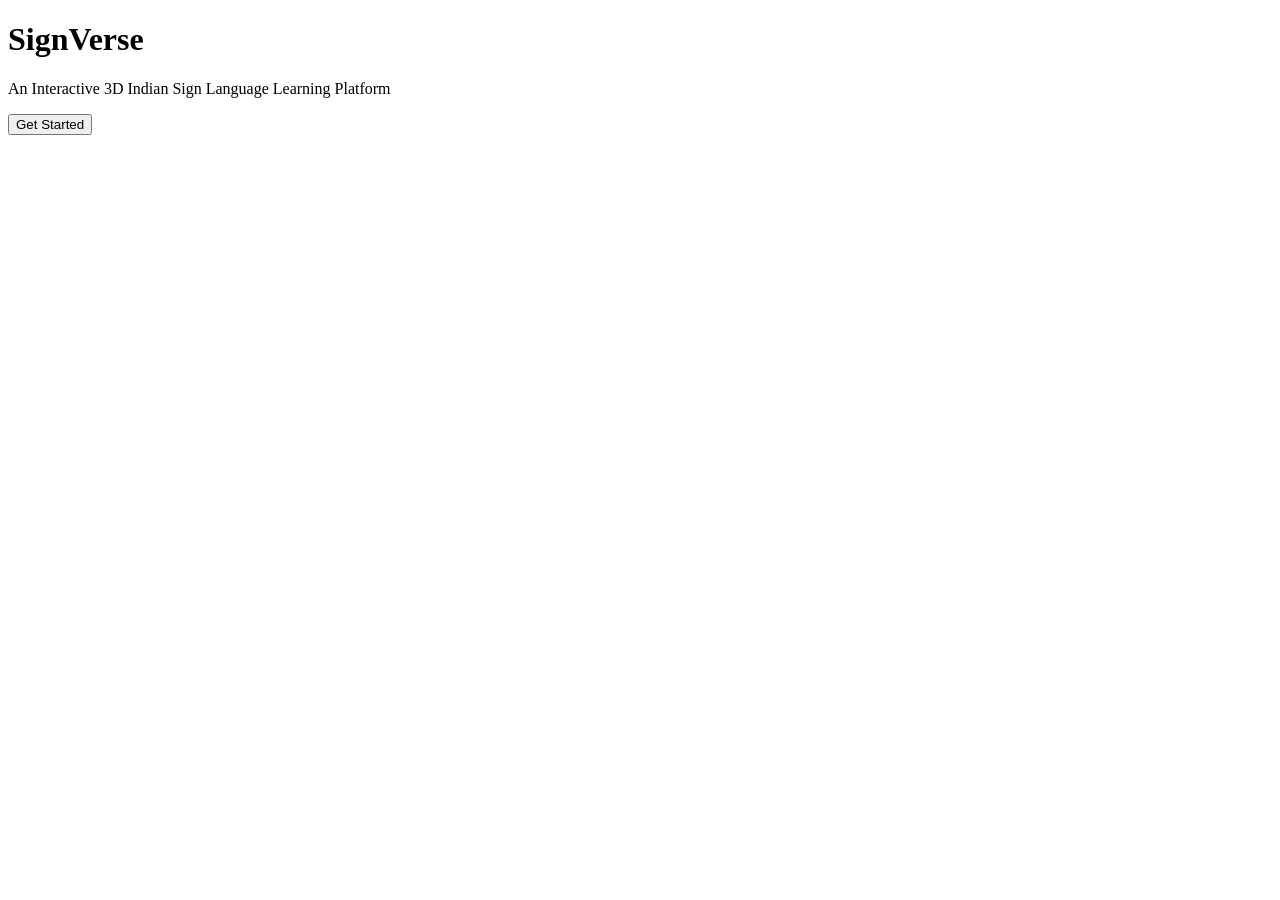
==== frontend/index.html @ d7d29078 "Add initial frontend project structure Added initial frontend folder structure with index.html, CSS," ====
<!DOCTYPE html>
<html lang="en">
<head>
    <meta charset="UTF-8">
    <meta name="viewport" content="width=device-width, initial-scale=1.0">
    <title>SignVerse</title>

    <link rel="stylesheet" href="css/style.css">
</head>

<body>

    <h1>SignVerse</h1>

    <p>An Interactive 3D Indian Sign Language Learning Platform</p>

    <button>Get Started</button>

    <script src="js/script.js"></script>

</body>
</html>
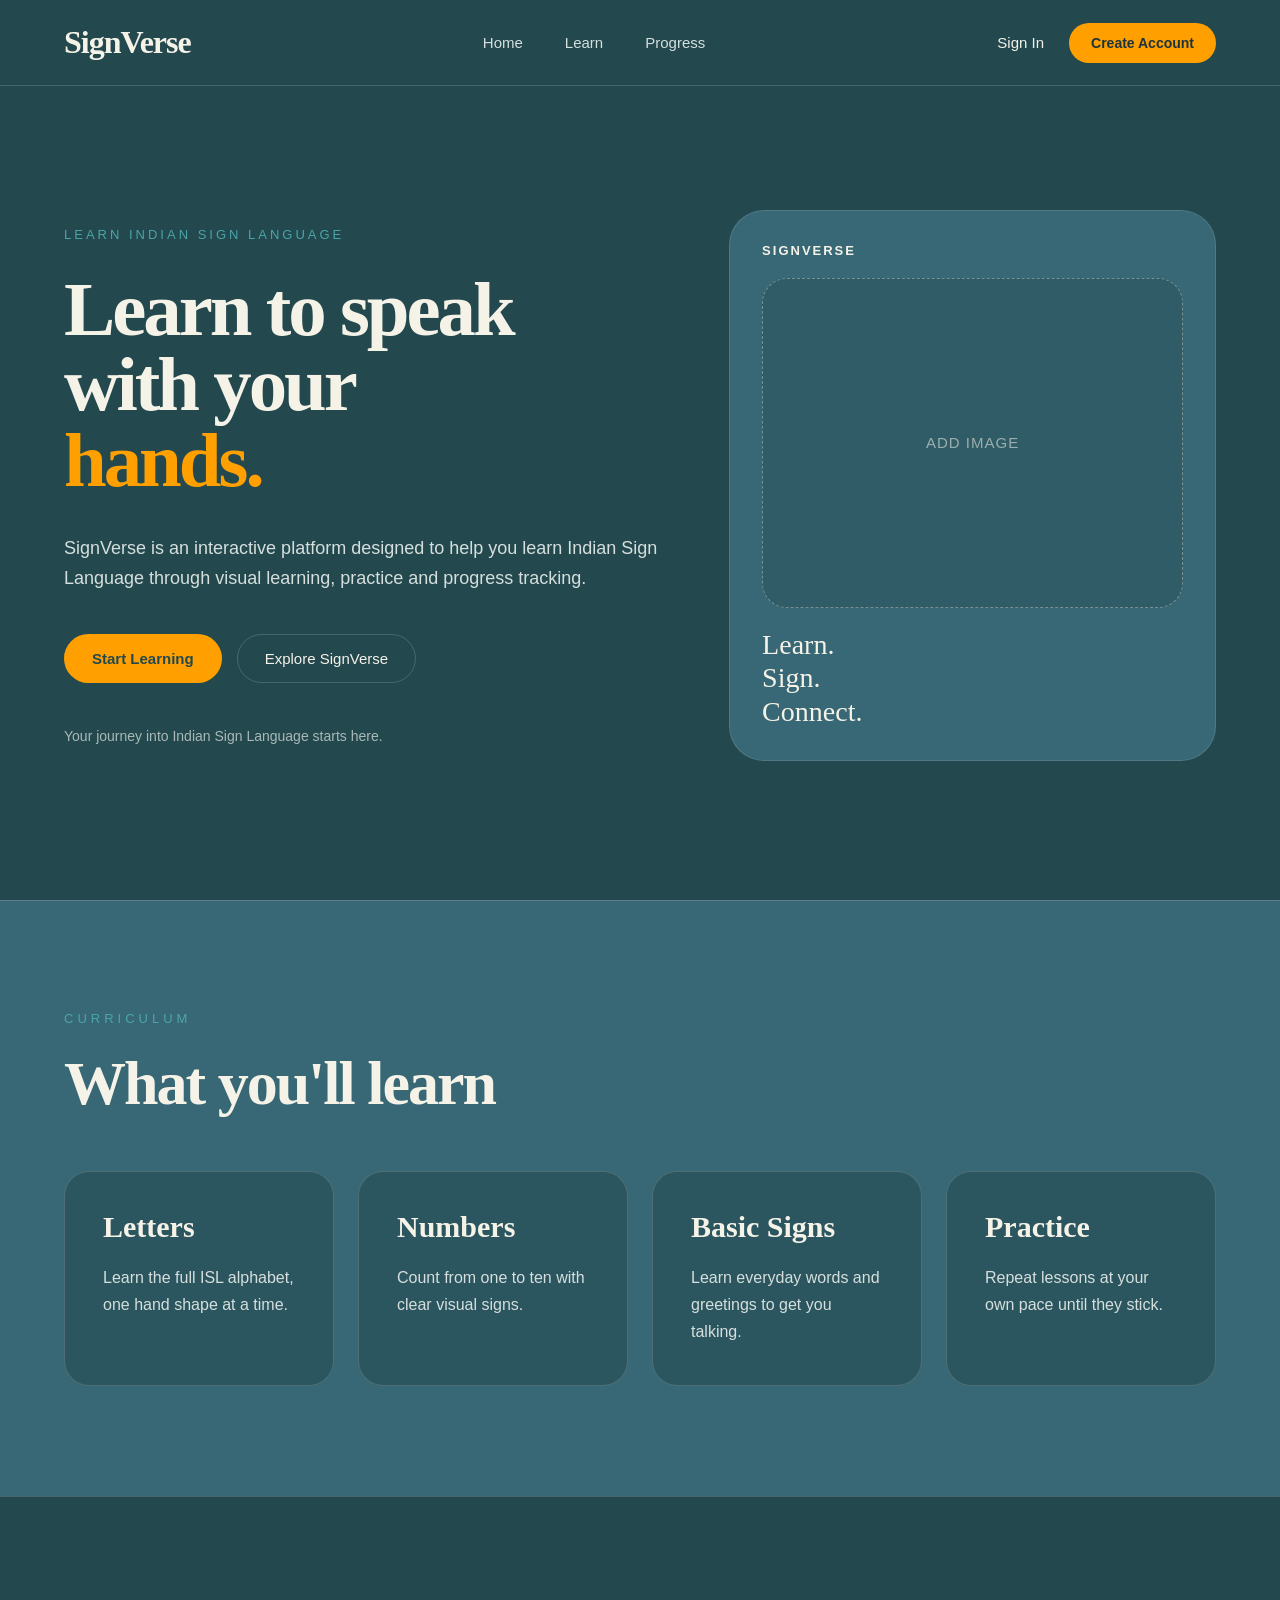
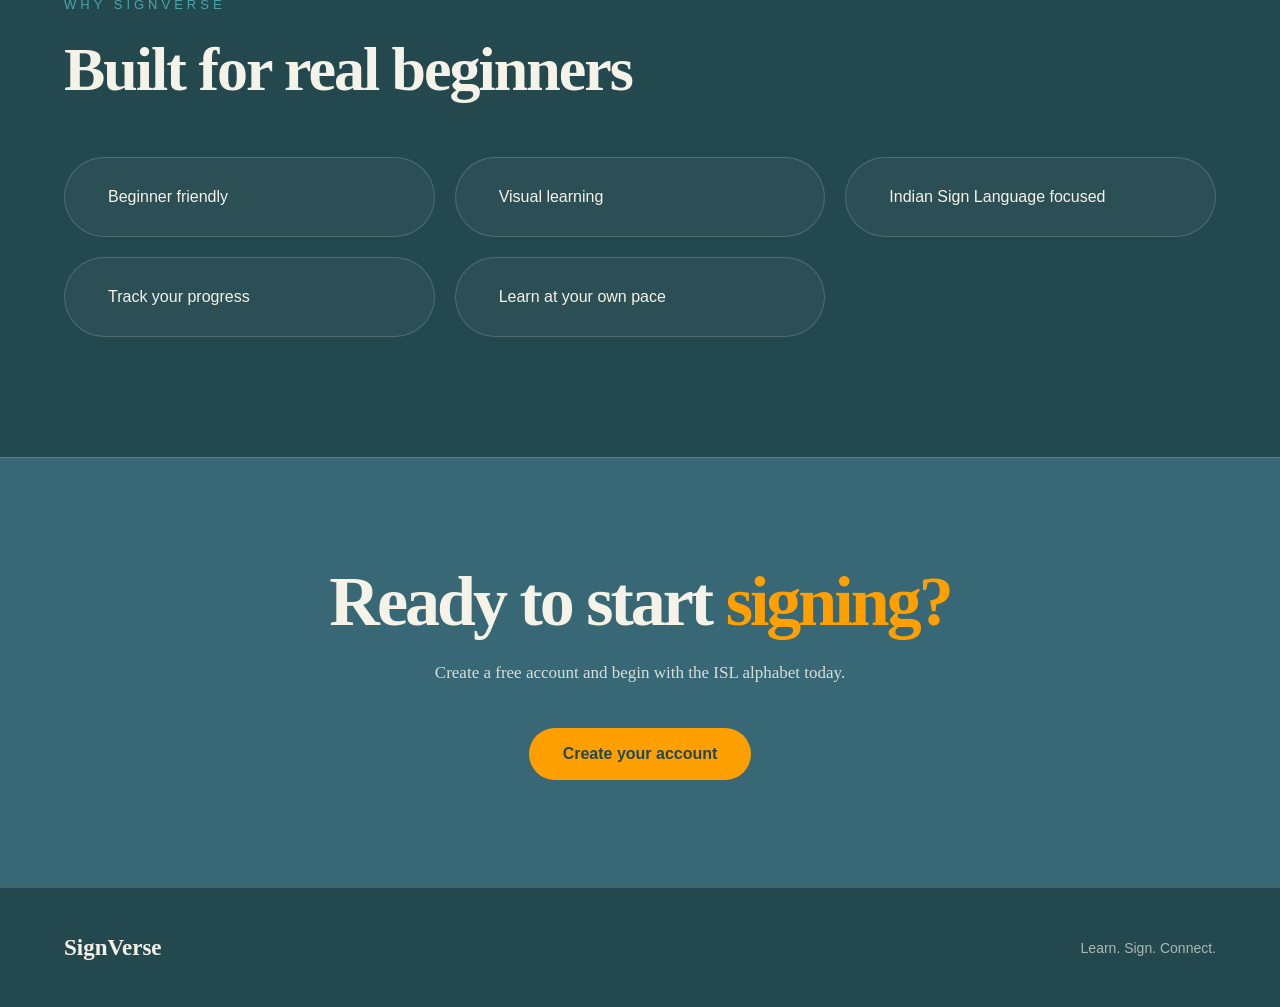
==== commit 0984ad49: "SignVerse landing page" ====
--- a/frontend/index.html
+++ b/frontend/index.html
@@ -3,20 +3,692 @@
 <head>
     <meta charset="UTF-8">
     <meta name="viewport" content="width=device-width, initial-scale=1.0">
-    <title>SignVerse</title>
-
-    <link rel="stylesheet" href="css/style.css">
+    <title>SignVerse | Learn Indian Sign Language</title>
+    <style>
+        /* COLOR PALETTE*/
+        :root {
+            --dark-teal: #23484E;
+            --blue-teal: #386875;
+            --teal: #4AA5AA;
+            --orange: #FFA000;
+            --cream: #F5F2E8;
+            --light-text: #D5DFDD;
+            --muted-text: #A8B9B8;
+            --border: rgba(245, 242, 232, 0.18);
+        }
+        /*GLOBAL STYLES*/
+        * {
+            margin: 0;
+            padding: 0;
+            box-sizing: border-box;
+        }
+        html {
+            scroll-behavior: smooth;
+        }
+        body {
+            background-color: var(--dark-teal);
+            color: var(--cream);
+            font-family: Arial, Helvetica, sans-serif;
+            min-height: 100vh;
+            overflow-x: hidden;
+        }
+        a {
+            text-decoration: none;
+        }
+        /*NAVIGATION BAR*/
+        .navbar {
+            width: 100%;
+            height: 86px;
+            display: flex;
+            align-items: center;
+            justify-content: space-between;
+            padding: 0 5%;
+            background-color: var(--dark-teal);
+            border-bottom: 1px solid var(--border);
+            position: relative;
+            z-index: 10;
+        }
+        /* LOGO */
+        .logo {
+            color: var(--cream);
+            font-family: Georgia, "Times New Roman", serif;
+            font-size: 32px;
+            font-weight: bold;
+            letter-spacing: -1px;
+        }
+        /* NAVIGATION LINKS */
+        .nav-links {
+            display: flex;
+            align-items: center;
+            gap: 42px;
+        }
+        .nav-links a {
+            color: var(--light-text);
+            font-size: 15px;
+            transition: color 0.3s ease;
+        }
+        .nav-links a:hover {
+            color: var(--orange);
+        }
+        /* RIGHT SIDE BUTTONS */
+        .nav-buttons {
+            display: flex;
+            align-items: center;
+            gap: 25px;
+        }
+        .login-link {
+            color: var(--cream);
+            font-size: 15px;
+            transition: color 0.3s ease;
+        }
+        .login-link:hover {
+            color: var(--orange);
+        }
+        .signup-button {
+            background-color: var(--orange);
+            color: var(--dark-teal);
+            padding: 13px 24px;
+            border-radius: 30px;
+            font-size: 15px;
+            font-weight: bold;
+            transition:
+                transform 0.3s ease,
+                background-color 0.3s ease;
+        }
+        .signup-button:hover {
+            background-color: #FFB52E;
+            transform: translateY(-2px);
+        }
+        .create-button {
+            background-color: #ff9f00;
+            color: #1c353a;
+            padding: 12px 22px;
+            border-radius: 25px;
+            text-decoration: none;
+            font-size: 14px;
+            font-weight: bold;
+            transition: all 0.3s ease;
+        }
+        .logged-out-buttons {
+            display: flex;
+            align-items: center;
+            gap: 25px;
+        }
+        .index-logout-button {
+            display: none;
+            background-color: var(--orange);
+            color: var(--dark-teal);
+            padding: 13px 24px;
+            border: none;
+            border-radius: 30px;
+            font-family: Arial, Helvetica, sans-serif;
+            font-size: 15px;
+            font-weight: bold;
+            cursor: pointer;
+
+            transition:
+                transform 0.3s ease,
+                background-color 0.3s ease;
+        }
+
+        .index-logout-button:hover {
+            background-color: #FFB52E;
+            transform: translateY(-2px);
+        }
+        .index-logout-button.show {
+            display: inline-block;
+        }
+        .create-button:hover {
+            background-color: #ffb52e;
+            transform: translateY(-2px);
+        }
+        /*HERO SECTION*/
+        .hero {
+            min-height: calc(100vh - 86px);
+            display: flex;
+            align-items: center;
+            gap: 70px;
+            padding: 75px 5% 90px;
+            background-color: var(--dark-teal);
+        }
+        /* LEFT SIDE */
+        .hero-content {
+            width: 55%;
+        }
+        .small-heading {
+            color: var(--teal);
+            font-size: 13px;
+            letter-spacing: 3px;
+            text-transform: uppercase;
+            margin-bottom: 30px;
+        }
+        .hero h1 {
+            font-family: Georgia, "Times New Roman", serif;
+            font-size: clamp(55px, 6vw, 82px);
+            line-height: 0.98;
+            letter-spacing: -3px;
+            margin-bottom: 35px;
+        }
+        .hero h1 span {
+            color: var(--orange);
+        }
+        .hero-description {
+            color: var(--light-text);
+            font-size: 18px;
+            line-height: 1.7;
+            max-width: 620px;
+            margin-bottom: 40px;
+        }
+        /*HERO BUTTONS*/
+        .hero-buttons {
+            display: flex;
+            align-items: center;
+            gap: 15px;
+            margin-bottom: 45px;
+        }
+        .start-button {
+            display: inline-flex;
+            align-items: center;
+            justify-content: center;
+            background-color: var(--orange);
+            color: var(--dark-teal);
+            padding: 16px 28px;
+            border-radius: 30px;
+            font-size: 15px;
+            font-weight: bold;
+            transition:
+                transform 0.3s ease,
+                background-color 0.3s ease;
+        }
+        .start-button:hover {
+            background-color: #FFB52E;
+            transform: translateY(-3px);
+        }
+        .explore-button {
+            display: inline-flex;
+            align-items: center;
+            justify-content: center;
+            background-color: transparent;
+            color: var(--cream);
+            border: 1px solid var(--border);
+            padding: 15px 27px;
+            border-radius: 30px;
+            font-size: 15px;
+            transition:
+                background-color 0.3s ease,
+                border-color 0.3s ease;
+        }
+        .explore-button:hover {
+            background-color: rgba(255, 255, 255, 0.08);
+            border-color: var(--teal);
+        }
+        .hero-note {
+            color: var(--muted-text);
+            font-size: 14px;
+        }
+        /*HERO RIGHT IMAGE AREA*/
+        .hero-visual {
+            width: 45%;
+            display: flex;
+            justify-content: center;
+            align-items: center;
+        }
+        .visual-area {
+            width: 100%;
+            max-width: 500px;
+            min-height: 540px;
+            background-color: var(--blue-teal);
+            border-radius: 35px;
+            padding: 32px;
+            display: flex;
+            flex-direction: column;
+            justify-content: space-between;
+            overflow: hidden;
+            border: 1px solid rgba(245, 242, 232, 0.12);
+        }
+        .visual-label {
+            color: var(--cream);
+            font-size: 13px;
+            font-weight: bold;
+            letter-spacing: 2px;
+        }
+        /* IMAGE PLACEHOLDER */
+        .image-placeholder {
+            width: 100%;
+            height: 330px;
+            display: flex;
+            align-items: center;
+            justify-content: center;
+            background-color: rgba(35, 72, 78, 0.35);
+            border: 1px dashed rgba(245, 242, 232, 0.35);
+            border-radius: 25px;
+            overflow: hidden;
+            margin: 20px 0;
+        }
+        .image-placeholder span {
+            color: rgba(245, 242, 232, 0.55);
+            font-size: 15px;
+            letter-spacing: 1px;
+        }
+        .image-placeholder img {
+            width: 100%;
+            height: 100%;
+            object-fit: contain;
+            display: block;
+        }
+        /* VISUAL BOTTOM TEXT */
+        .visual-bottom {
+            color: var(--cream);
+            font-family: Georgia, "Times New Roman", serif;
+            font-size: 28px;
+            line-height: 1.2;
+            max-width: 320px;
+        }
+        /*CURRICULUM SECTION*/
+        .curriculum {
+            background-color: var(--blue-teal);
+            padding: 110px 5%;
+            border-top: 1px solid var(--border);
+        }
+        .section-label {
+            color: var(--teal);
+            font-size: 13px;
+            letter-spacing: 4px;
+            text-transform: uppercase;
+            margin-bottom: 25px;
+        }
+        .section-title {
+            font-family: Georgia, "Times New Roman", serif;
+            font-size: clamp(42px, 5vw, 62px);
+            line-height: 1.05;
+            letter-spacing: -2px;
+            margin-bottom: 55px;
+        }
+        .curriculum-grid {
+            display: grid;
+            grid-template-columns: repeat(4, 1fr);
+            gap: 24px;
+        }
+        .curriculum-card {
+            min-height: 215px;
+            background-color: rgba(35, 72, 78, 0.55);
+            border: 1px solid rgba(245, 242, 232, 0.16);
+            border-radius: 25px;
+            padding: 38px;
+            transition:
+                transform 0.3s ease,
+                background-color 0.3s ease;
+        }
+        .curriculum-card:hover {
+            transform: translateY(-5px);
+            background-color: rgba(35, 72, 78, 0.8);
+        }
+        .curriculum-card h3 {
+            font-family: Georgia, "Times New Roman", serif;
+            font-size: 30px;
+            margin-bottom: 20px;
+            color: var(--cream);
+        }
+        .curriculum-card p {
+            color: var(--light-text);
+            font-size: 16px;
+            line-height: 1.7;
+        }
+        /*WHY SIGNVERSE*/
+        .why-section {
+            background-color: var(--dark-teal);
+            padding: 100px 5% 120px;
+            border-top: 1px solid var(--border);
+        }
+        .why-grid {
+            display: grid;
+            grid-template-columns: repeat(3, 1fr);
+            gap: 20px;
+            margin-top: 50px;
+        }
+        .why-item {
+            min-height: 80px;
+            display: flex;
+            align-items: center;
+            padding: 25px 30px;
+            background-color: rgba(255, 255, 255, 0.045);
+            border: 1px solid var(--border);
+            border-radius: 50px;
+            font-size: 16px;
+            color: var(--cream);
+        }
+        .why-item span {
+            color: var(--orange);
+            font-size: 20px;
+            margin-right: 13px;
+        }
+        /*CALL TO ACTION*/
+        .cta-section {
+            min-height: 430px;
+            display: flex;
+            flex-direction: column;
+            align-items: center;
+            justify-content: center;
+            text-align: center;
+            padding: 80px 5%;
+            background-color: var(--blue-teal);
+            border-top: 1px solid var(--border);
+        }
+        .cta-section h2 {
+            font-family: Georgia, "Times New Roman", serif;
+            font-size: clamp(45px, 6vw, 70px);
+            line-height: 1.05;
+            letter-spacing: -3px;
+            margin-bottom: 25px;
+        }
+        .cta-section h2 span {
+            color: var(--orange);
+        }
+        .cta-section p {
+            color: var(--light-text);
+            font-family: Georgia, "Times New Roman", serif;
+            font-size: 17px;
+            margin-bottom: 45px;
+        }
+        .cta-button {
+            display: inline-block;
+            background-color: var(--orange);
+            color: var(--dark-teal);
+            padding: 17px 34px;
+            border-radius: 30px;
+            font-size: 16px;
+            font-weight: bold;
+            transition:
+                transform 0.3s ease,
+                background-color 0.3s ease;
+        }
+        .cta-button:hover {
+            background-color: #FFB52E;
+            transform: translateY(-3px);
+        }
+        /*FOOTER*/
+        .footer {
+            min-height: 120px;
+            display: flex;
+            align-items: center;
+            justify-content: space-between;
+            padding: 30px 5%;
+            background-color: var(--dark-teal);
+            border-top: 1px solid var(--border);
+        }
+        .footer-logo {
+            font-family: Georgia, "Times New Roman", serif;
+            font-size: 23px;
+            font-weight: bold;
+        }
+        .footer-text {
+            color: var(--muted-text);
+            font-size: 14px;
+        }
+        /*RESPONSIVE DESIGN*/
+        @media (max-width: 1100px) {
+            .hero {
+                gap: 40px;
+            }
+            .hero h1 {
+                font-size: 65px;
+            }
+            .curriculum-grid {
+                grid-template-columns: repeat(2, 1fr);
+            }
+        }
+        /*TABLET*/
+        @media (max-width: 800px) {
+            /* NAVBAR */
+            .navbar {
+                height: 75px;
+                padding: 0 6%;
+            }
+            .logo {
+                font-size: 27px;
+            }
+            .nav-links {
+                display: none;
+            }
+            .nav-buttons {
+                gap: 15px;
+            }
+            .login-link {
+                font-size: 14px;
+            }
+            .signup-button {
+                padding: 11px 18px;
+                font-size: 14px;
+            }
+            /* HERO */
+            .hero {
+                flex-direction: column;
+                min-height: auto;
+                padding: 70px 6% 90px;
+                text-align: center;
+            }
+            .hero-content {
+                width: 100%;
+            }
+            .hero h1 {
+                font-size: clamp(48px, 11vw, 68px);
+                letter-spacing: -2px;
+            }
+            .hero-description {
+                margin-left: auto;
+                margin-right: auto;
+                font-size: 16px;
+            }
+            .hero-buttons {
+                justify-content: center;
+                flex-wrap: wrap;
+            }
+            .hero-note {
+                margin-top: 10px;
+            }
+            .hero-visual {
+                width: 100%;
+                margin-top: 30px;
+            }
+            .visual-area {
+                max-width: 550px;
+                min-height: 470px;
+            }
+            .image-placeholder {
+                height: 290px;
+            }
+            .curriculum-grid {
+                grid-template-columns: 1fr;
+            }
+            .why-grid {
+                grid-template-columns: 1fr;
+            }
+            .footer {
+                flex-direction: column;
+                gap: 15px;
+                text-align: center;
+                padding: 35px 6%;
+            }
+        }
+        /*MOBILE*/
+        @media (max-width: 500px) {
+            .navbar {
+                padding: 0 5%;
+            }
+            .logo {
+                font-size: 25px;
+            }
+            .signup-button {
+                padding: 10px 15px;
+            }
+            .hero {
+                padding-top: 55px;
+            }
+            .small-heading {
+                font-size: 11px;
+                letter-spacing: 2px;
+            }
+            .hero h1 {
+                font-size: 46px;
+            }
+            .hero-description {
+                font-size: 15px;
+            }
+            .hero-buttons {
+                flex-direction: column;
+                width: 100%;
+            }
+            .start-button,
+            .explore-button {
+                width: 100%;
+                max-width: 260px;
+            }
+            .visual-area {
+                min-height: 400px;
+                padding: 25px;
+            }
+            .image-placeholder {
+                height: 245px;
+            }
+            .visual-bottom {
+                font-size: 23px;
+            }
+            .section-title {
+                font-size: 42px;
+            }
+            .curriculum-card {
+                padding: 30px;
+            }
+            .curriculum-card h3 {
+                font-size: 27px;
+            }
+            .cta-section h2 {
+                font-size: 43px;
+            }
+        }
+    </style>
 </head>
-
 <body>
-
-    <h1>SignVerse</h1>
-
-    <p>An Interactive 3D Indian Sign Language Learning Platform</p>
-
-    <button>Get Started</button>
+    <!-- Navigation -->
+    <header class="navbar">
+        <a href="index.html" class="logo"> SignVerse </a>
+
+        <nav class="nav-links">
+            <a href="index.html"> Home </a>
+            <a href="dashboard.html"> Learn </a>
+            <a href="#"> Progress </a>
+        </nav>
+
+        <div class="nav-buttons">
+
+            <div class="logged-out-buttons" id="logged-out-buttons">
+                <a href="login.html" class="login-link"> Sign In </a>
+                <a href="signup.html" class="create-button" > Create Account </a>
+            </div>
+
+            <button class="index-logout-button" id="index-logout-button"> Logout </button>
+
+        </div>
+    </header>
+
+
+    <!-- Hero -->
+    <main class="hero">
+        <section class="hero-content">
+            <p class="small-heading">  Learn Indian Sign Language </p>
+            <h1> Learn to speak <br> with your <br> <span> hands. </span> </h1>
+            <p class="hero-description">
+                SignVerse is an interactive platform designed to help you
+                learn Indian Sign Language through visual learning,
+                practice and progress tracking.
+            </p>
+            <div class="hero-buttons">
+                <a href="login.html" class="start-button"> Start Learning  </a>
+                <a href="#curriculum" class="explore-button">Explore SignVerse </a>
+            </div>
+            <p class="hero-note"> Your journey into Indian Sign Language starts here. </p>
+        </section>
+
+        <section class="hero-visual">
+            <div class="visual-area">
+                <div class="visual-label"> SIGNVERSE </div>
+                <div class="image-placeholder"> <span> ADD IMAGE </span> </div>
+                <div class="visual-bottom"> Learn. <br> Sign. <br> Connect. </div>
+            </div>
+        </section>
+    </main>
+
+
+    <!-- Curriculum -->
+    <section class="curriculum" id="curriculum">
+        <p class="section-label"> Curriculum </p>
+        <h2 class="section-title"> What you'll learn </h2>
+        <div class="curriculum-grid">
+            <div class="curriculum-card">
+                <h3> Letters </h3>
+                <p>
+                    Learn the full ISL alphabet,
+                    one hand shape at a time.
+                </p>
+            </div>
+            <div class="curriculum-card">
+                <h3> Numbers</h3>
+                <p>
+                    Count from one to ten
+                    with clear visual signs.
+                </p>
+            </div>
+            <div class="curriculum-card">
+                <h3> Basic Signs </h3>
+                <p>
+                    Learn everyday words and
+                    greetings to get you talking.
+                </p>
+            </div>
+            <div class="curriculum-card">
+                <h3> Practice </h3>
+                <p>
+                    Repeat lessons at your own
+                    pace until they stick.
+                </p>
+            </div>
+        </div>
+    </section>
+
+
+    <!-- Why SignVerse -->
+    <section class="why-section" id="why-signverse">
+        <p class="section-label">  Why SignVerse </p>
+        <h2 class="section-title"> Built for real beginners</h2>
+        <div class="why-grid">
+            <div class="why-item"><span></span>Beginner friendly</div>
+            <div class="why-item"><span></span>Visual learning</div>
+            <div class="why-item"><span></span>Indian Sign Language focused</div>
+            <div class="why-item"><span></span>Track your progress</div>
+            <div class="why-item"><span></span>Learn at your own pace</div>
+        </div>
+    </section>
+
+
+    <!-- Call to action -->
+    <section class="cta-section">
+        <h2>Ready to start<span> signing? </span></h2>
+        <p>
+            Create a free account and begin with
+            the ISL alphabet today.
+        </p>
+
+        <a href="signup.html" class="cta-button">Create your account </a>
+    </section>
+
+
+    <!-- Footer -->
+    <footer class="footer">
+        <div class="footer-logo">SignVerse</div>
+        <div class="footer-text">Learn. Sign. Connect.</div>
+    </footer>
+
 
     <script src="js/script.js"></script>
-
 </body>
 </html>
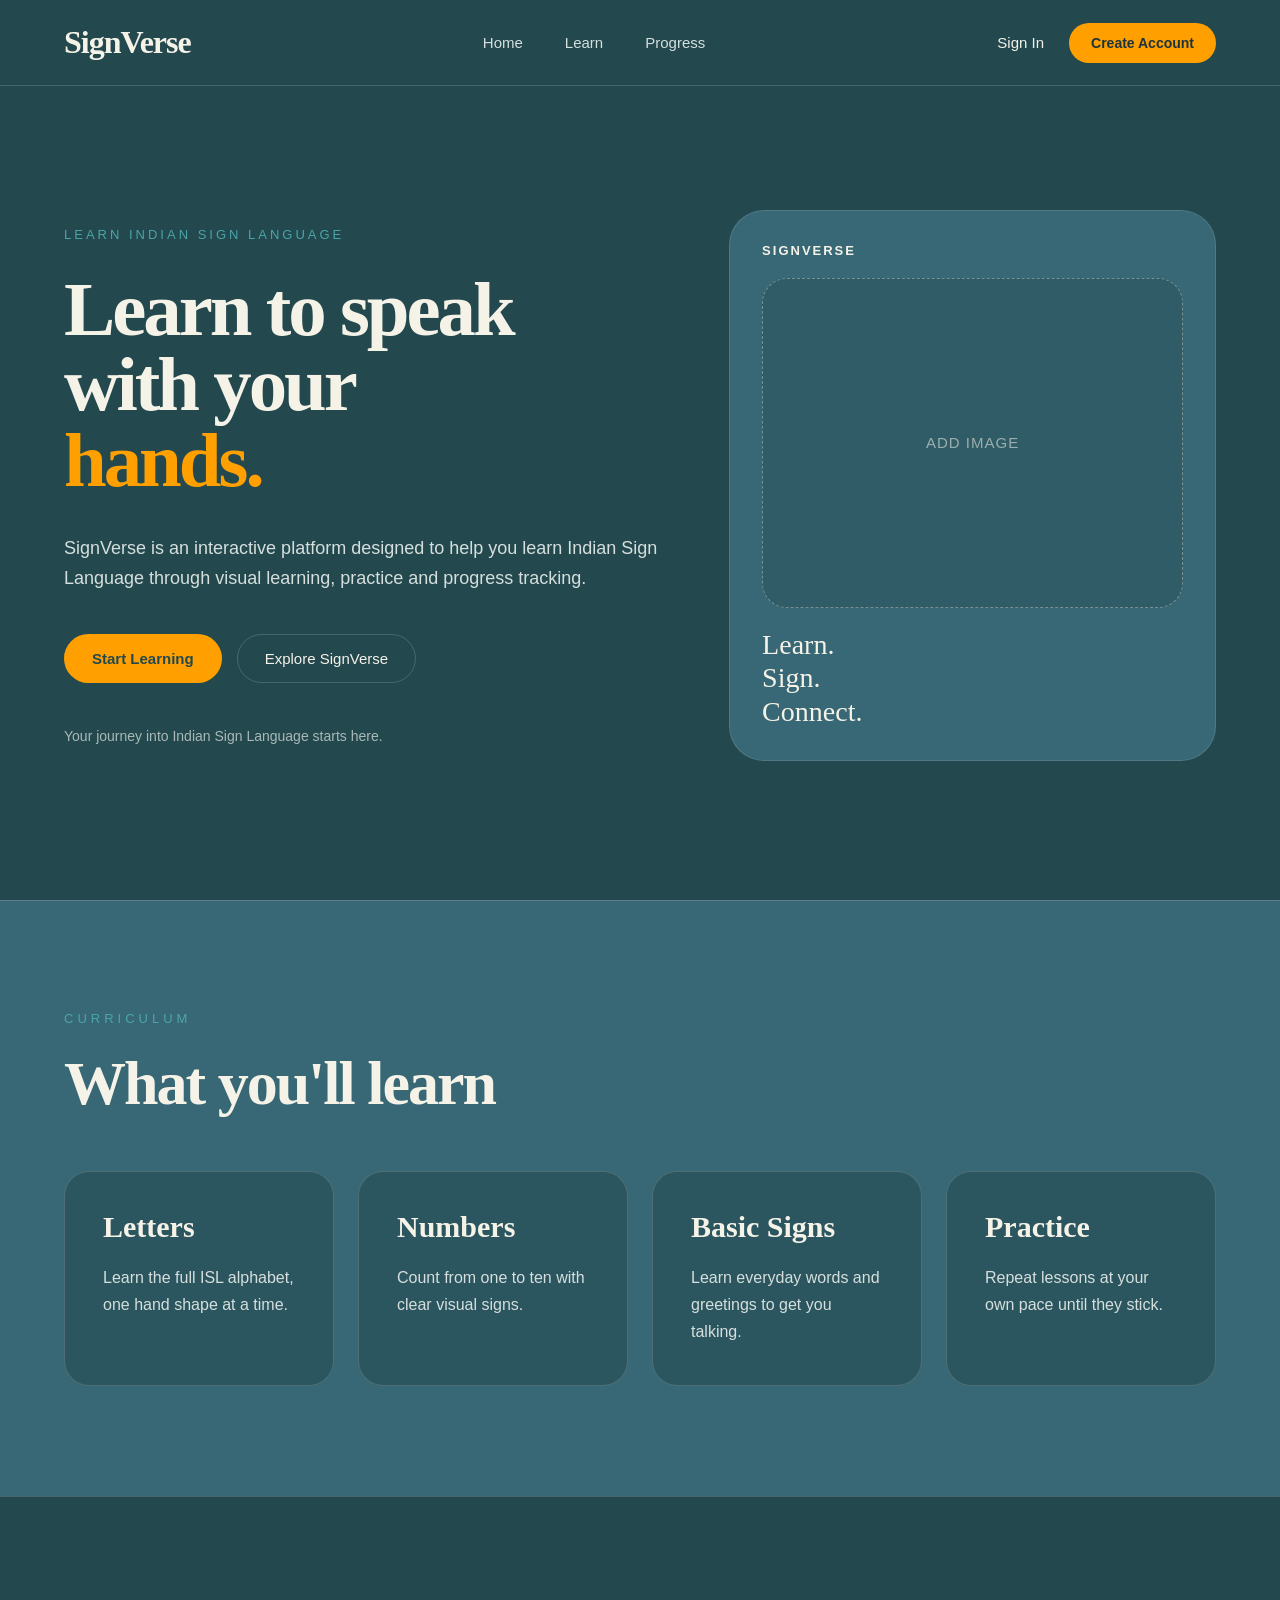
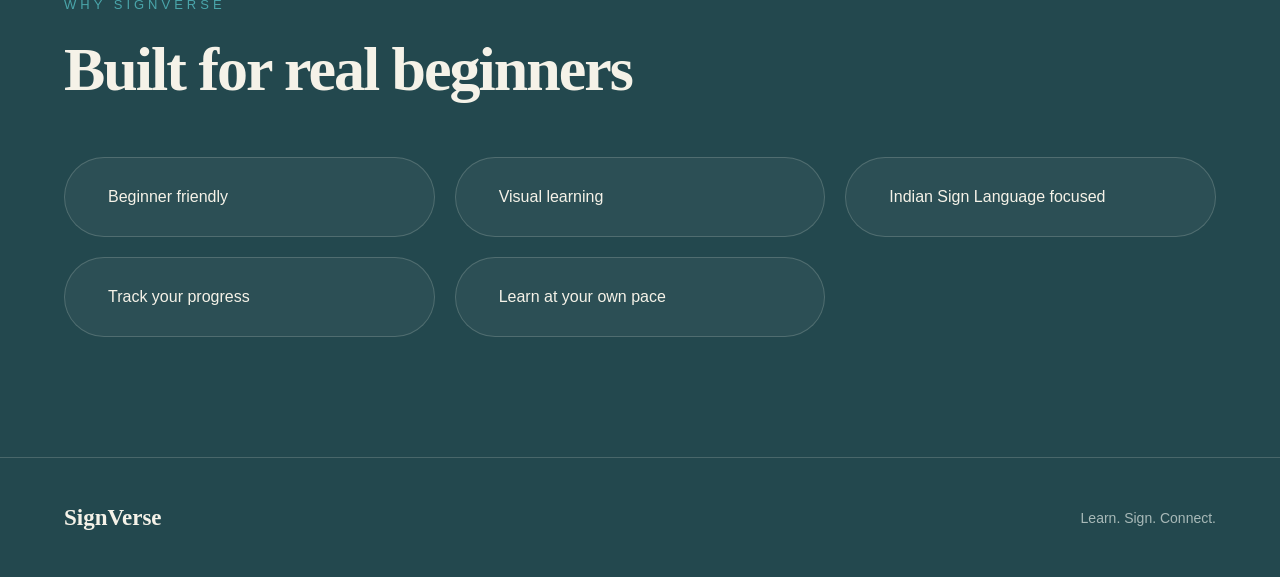
==== commit 4305fcd4: "Add sign language letter images and update frontend" ====
--- a/frontend/index.html
+++ b/frontend/index.html
@@ -196,9 +196,7 @@
             border-radius: 30px;
             font-size: 15px;
             font-weight: bold;
-            transition:
-                transform 0.3s ease,
-                background-color 0.3s ease;
+            transition:transform 0.3s ease,background-color 0.3s ease;
         }
         .start-button:hover {
             background-color: #FFB52E;
@@ -214,9 +212,7 @@
             padding: 15px 27px;
             border-radius: 30px;
             font-size: 15px;
-            transition:
-                background-color 0.3s ease,
-                border-color 0.3s ease;
+            transition:background-color 0.3s ease,border-color 0.3s ease;
         }
         .explore-button:hover {
             background-color: rgba(255, 255, 255, 0.08);
@@ -398,9 +394,7 @@
             border-radius: 30px;
             font-size: 16px;
             font-weight: bold;
-            transition:
-                transform 0.3s ease,
-                background-color 0.3s ease;
+            transition:transform 0.3s ease,background-color 0.3s ease;
         }
         .cta-button:hover {
             background-color: #FFB52E;
@@ -576,7 +570,7 @@
         <nav class="nav-links">
             <a href="index.html"> Home </a>
             <a href="dashboard.html"> Learn </a>
-            <a href="#"> Progress </a>
+            <a href="progress.html"> Progress </a>
         </nav>
 
         <div class="nav-buttons">
@@ -603,7 +597,7 @@
                 practice and progress tracking.
             </p>
             <div class="hero-buttons">
-                <a href="login.html" class="start-button"> Start Learning  </a>
+                <a href="dashboard.html" class="start-button"> Start Learning  </a>
                 <a href="#curriculum" class="explore-button">Explore SignVerse </a>
             </div>
             <p class="hero-note"> Your journey into Indian Sign Language starts here. </p>
@@ -670,18 +664,6 @@
     </section>
 
 
-    <!-- Call to action -->
-    <section class="cta-section">
-        <h2>Ready to start<span> signing? </span></h2>
-        <p>
-            Create a free account and begin with
-            the ISL alphabet today.
-        </p>
-
-        <a href="signup.html" class="cta-button">Create your account </a>
-    </section>
-
-
     <!-- Footer -->
     <footer class="footer">
         <div class="footer-logo">SignVerse</div>
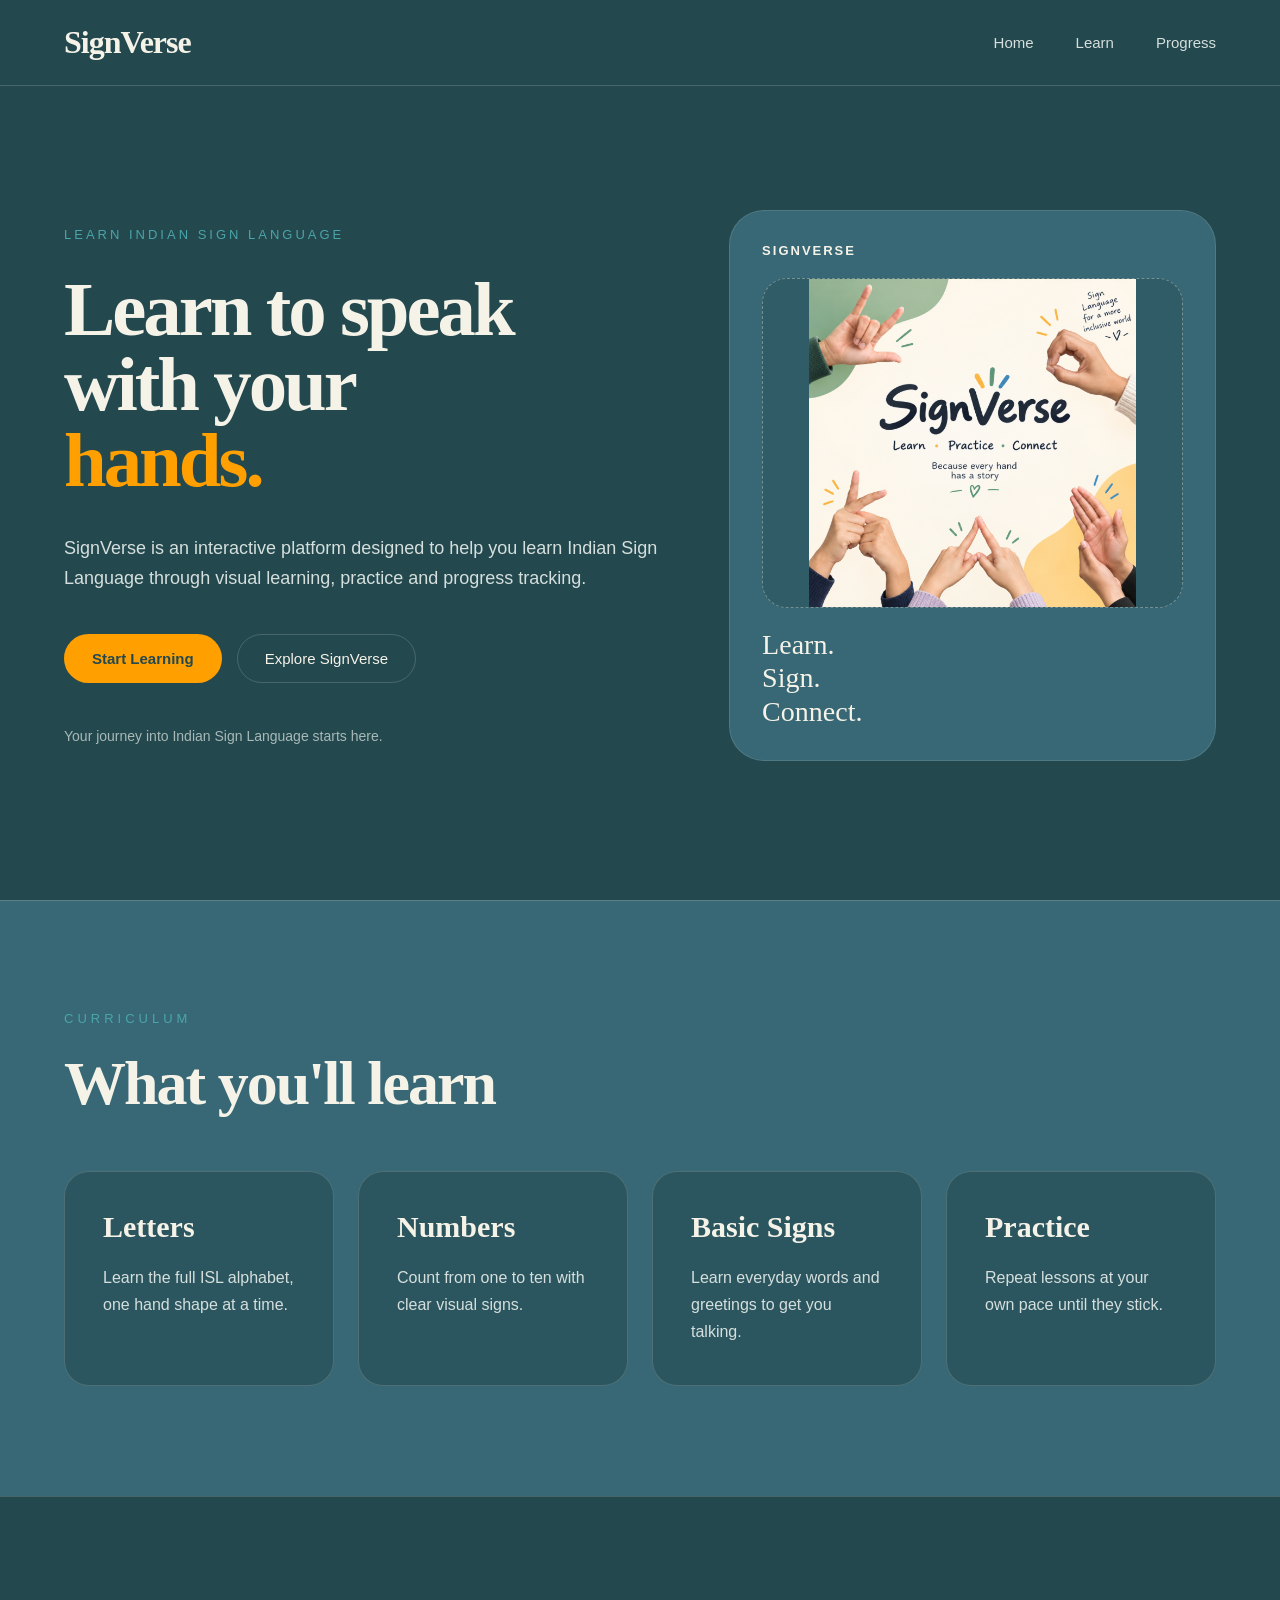
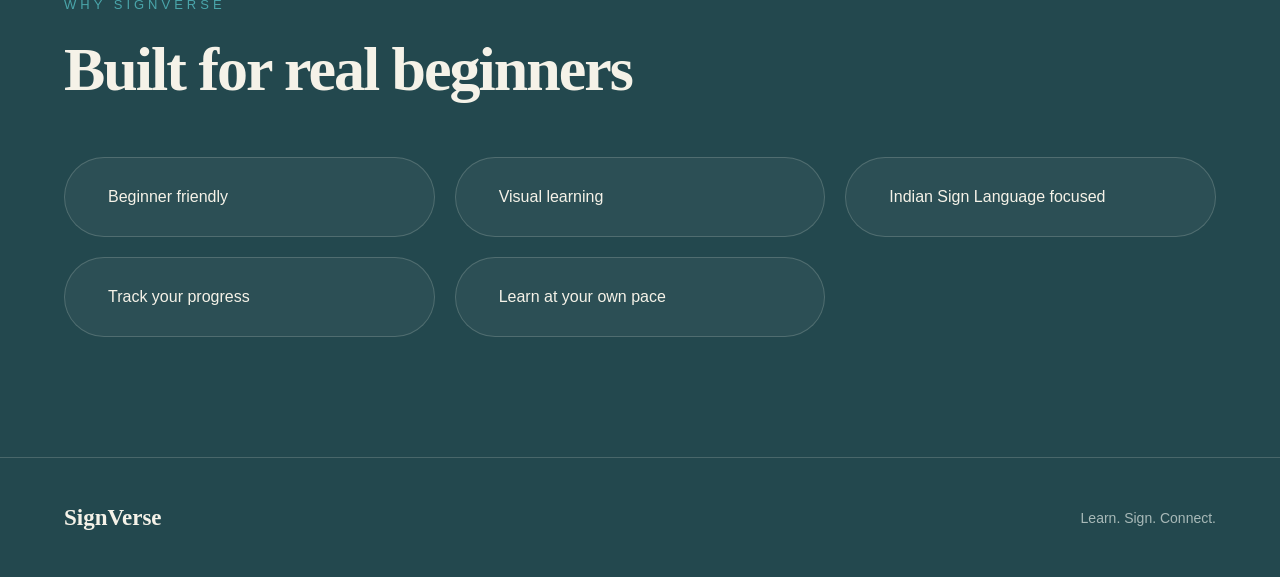
==== commit 369fd4c5: "Integrate sign recognition and update learning flow" ====
--- a/frontend/index.html
+++ b/frontend/index.html
@@ -573,16 +573,7 @@
             <a href="progress.html"> Progress </a>
         </nav>
 
-        <div class="nav-buttons">
-
-            <div class="logged-out-buttons" id="logged-out-buttons">
-                <a href="login.html" class="login-link"> Sign In </a>
-                <a href="signup.html" class="create-button" > Create Account </a>
-            </div>
-
-            <button class="index-logout-button" id="index-logout-button"> Logout </button>
-
-        </div>
+        
     </header>
 
 
@@ -606,7 +597,9 @@
         <section class="hero-visual">
             <div class="visual-area">
                 <div class="visual-label"> SIGNVERSE </div>
-                <div class="image-placeholder"> <span> ADD IMAGE </span> </div>
+                <div class="image-placeholder">
+                <img src="images/home.png" alt="SignVerse Home Banner">
+            </div>
                 <div class="visual-bottom"> Learn. <br> Sign. <br> Connect. </div>
             </div>
         </section>
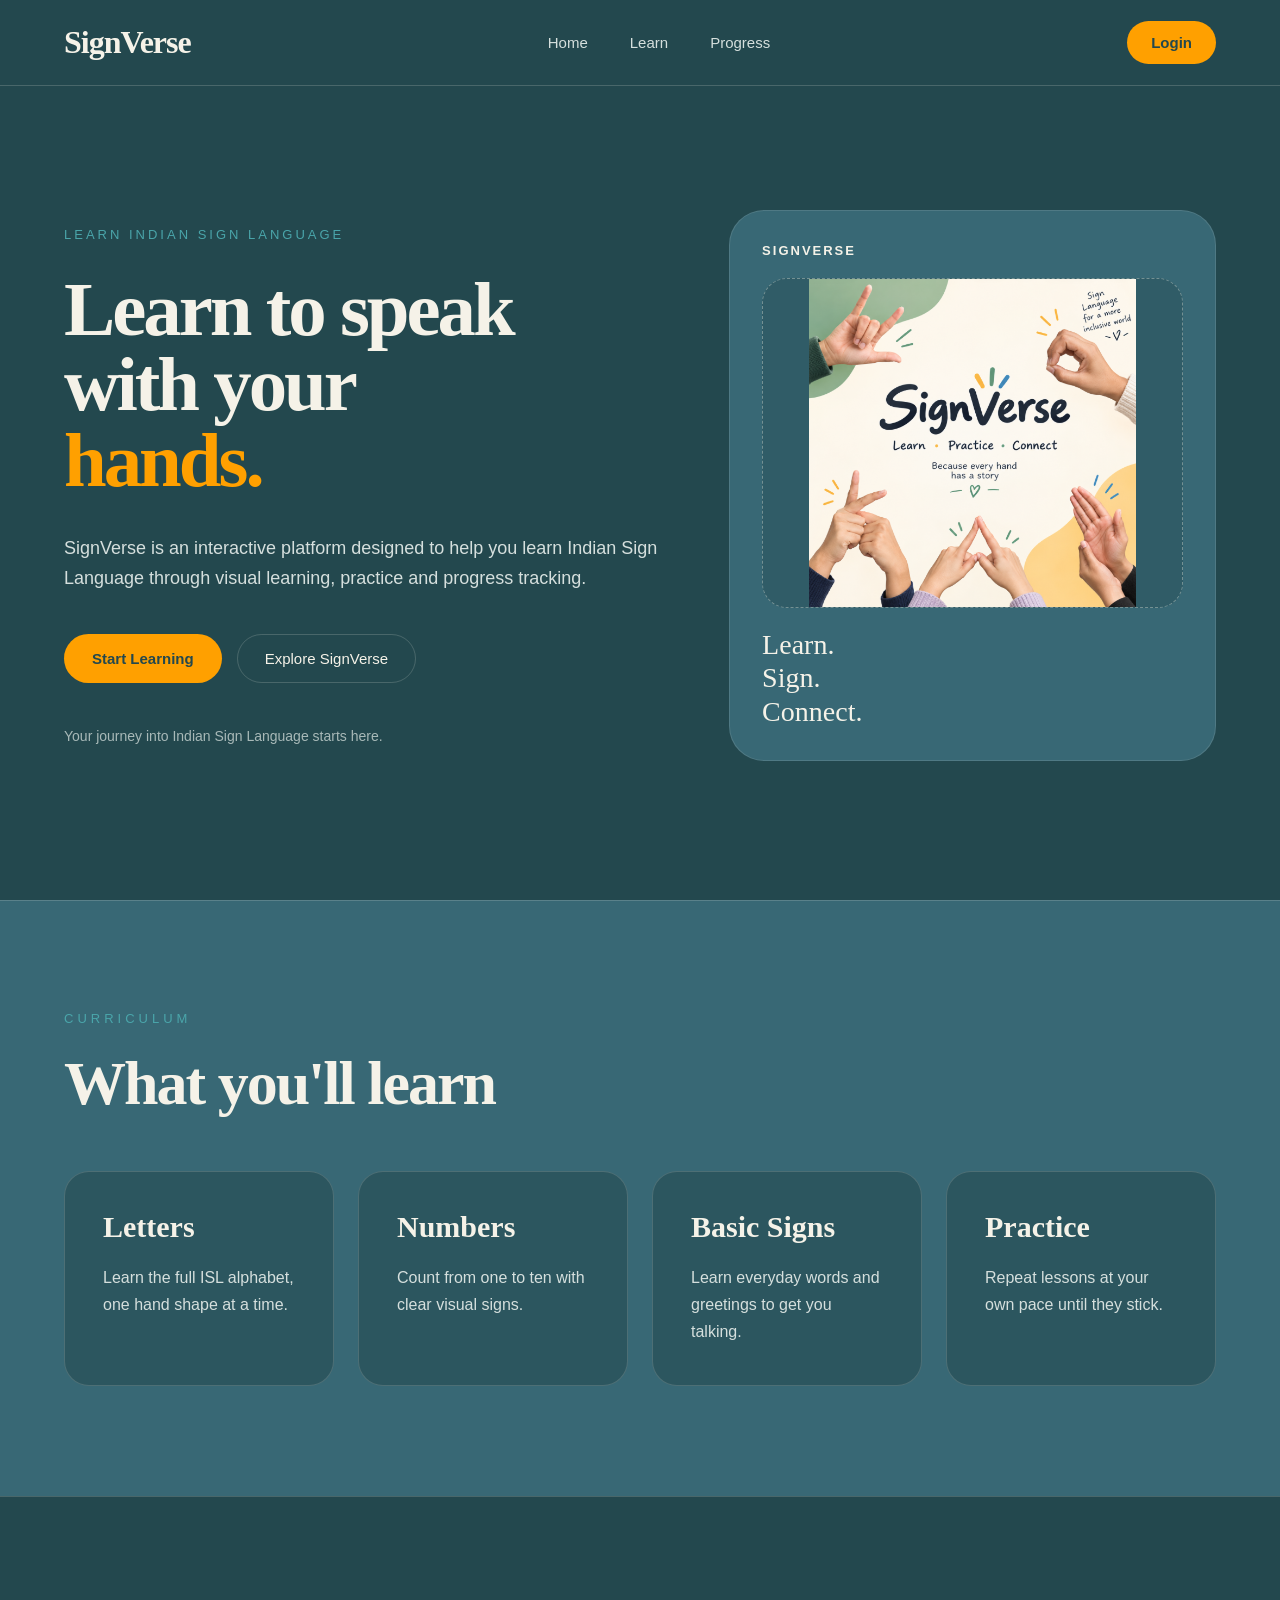
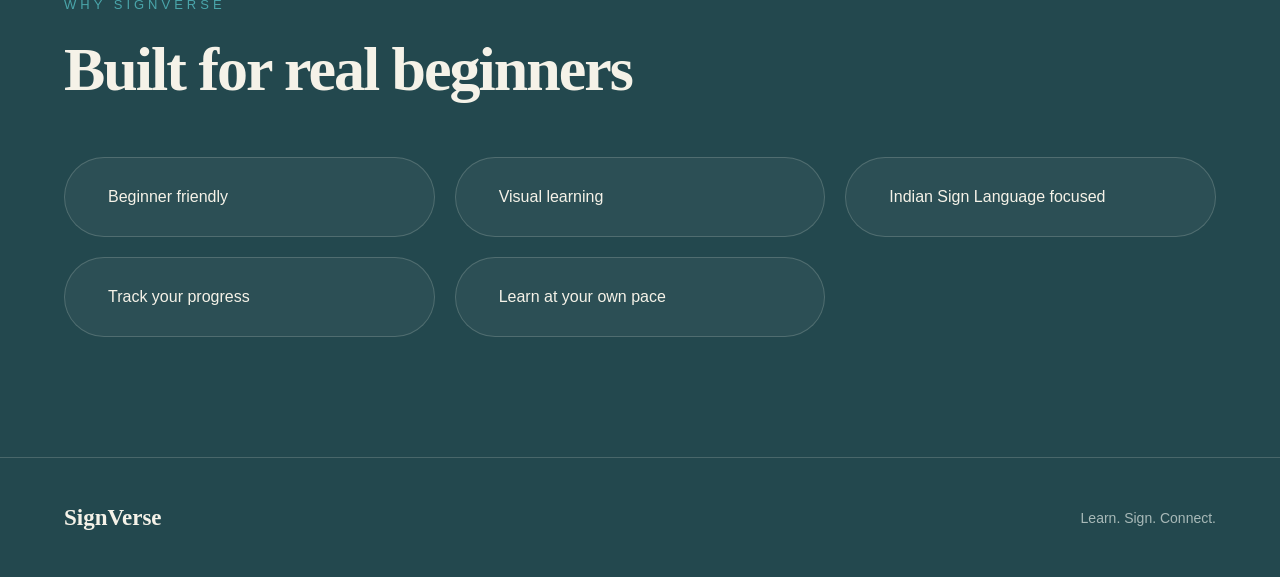
==== commit aceed749: "Update learning pages and add number sign" ====
--- a/frontend/index.html
+++ b/frontend/index.html
@@ -560,20 +560,41 @@
                 font-size: 43px;
             }
         }
+        .login-button {
+            background-color: var(--orange);
+            color: var(--dark-teal);
+            padding: 13px 24px;
+            border: none;
+            border-radius: 30px;
+            font-family: Arial, Helvetica, sans-serif;
+            font-size: 15px;
+            font-weight: bold;
+            cursor: pointer;
+            transition: transform 0.3s ease, background-color 0.3s ease;
+            }
+
+            .login-button:hover {
+            background-color: #FFB52E;
+            transform: translateY(-2px);
+            }
     </style>
 </head>
 <body>
-    <!-- Navigation -->
+    <!-- NAVIGATION BAR -->
     <header class="navbar">
-        <a href="index.html" class="logo"> SignVerse </a>
+
+        <a href="dashboard.html" class="logo">SignVerse</a>
 
         <nav class="nav-links">
-            <a href="index.html"> Home </a>
-            <a href="dashboard.html"> Learn </a>
-            <a href="progress.html"> Progress </a>
+            <a href="index.html">Home</a>
+            <a href="dashboard.html">Learn</a>
+            <a href="progress.html">Progress</a>
         </nav>
 
-        
+       <div class="nav-buttons">
+    <a href="login.html" class="login-button">Login</a>
+</div>
+
     </header>
 
 
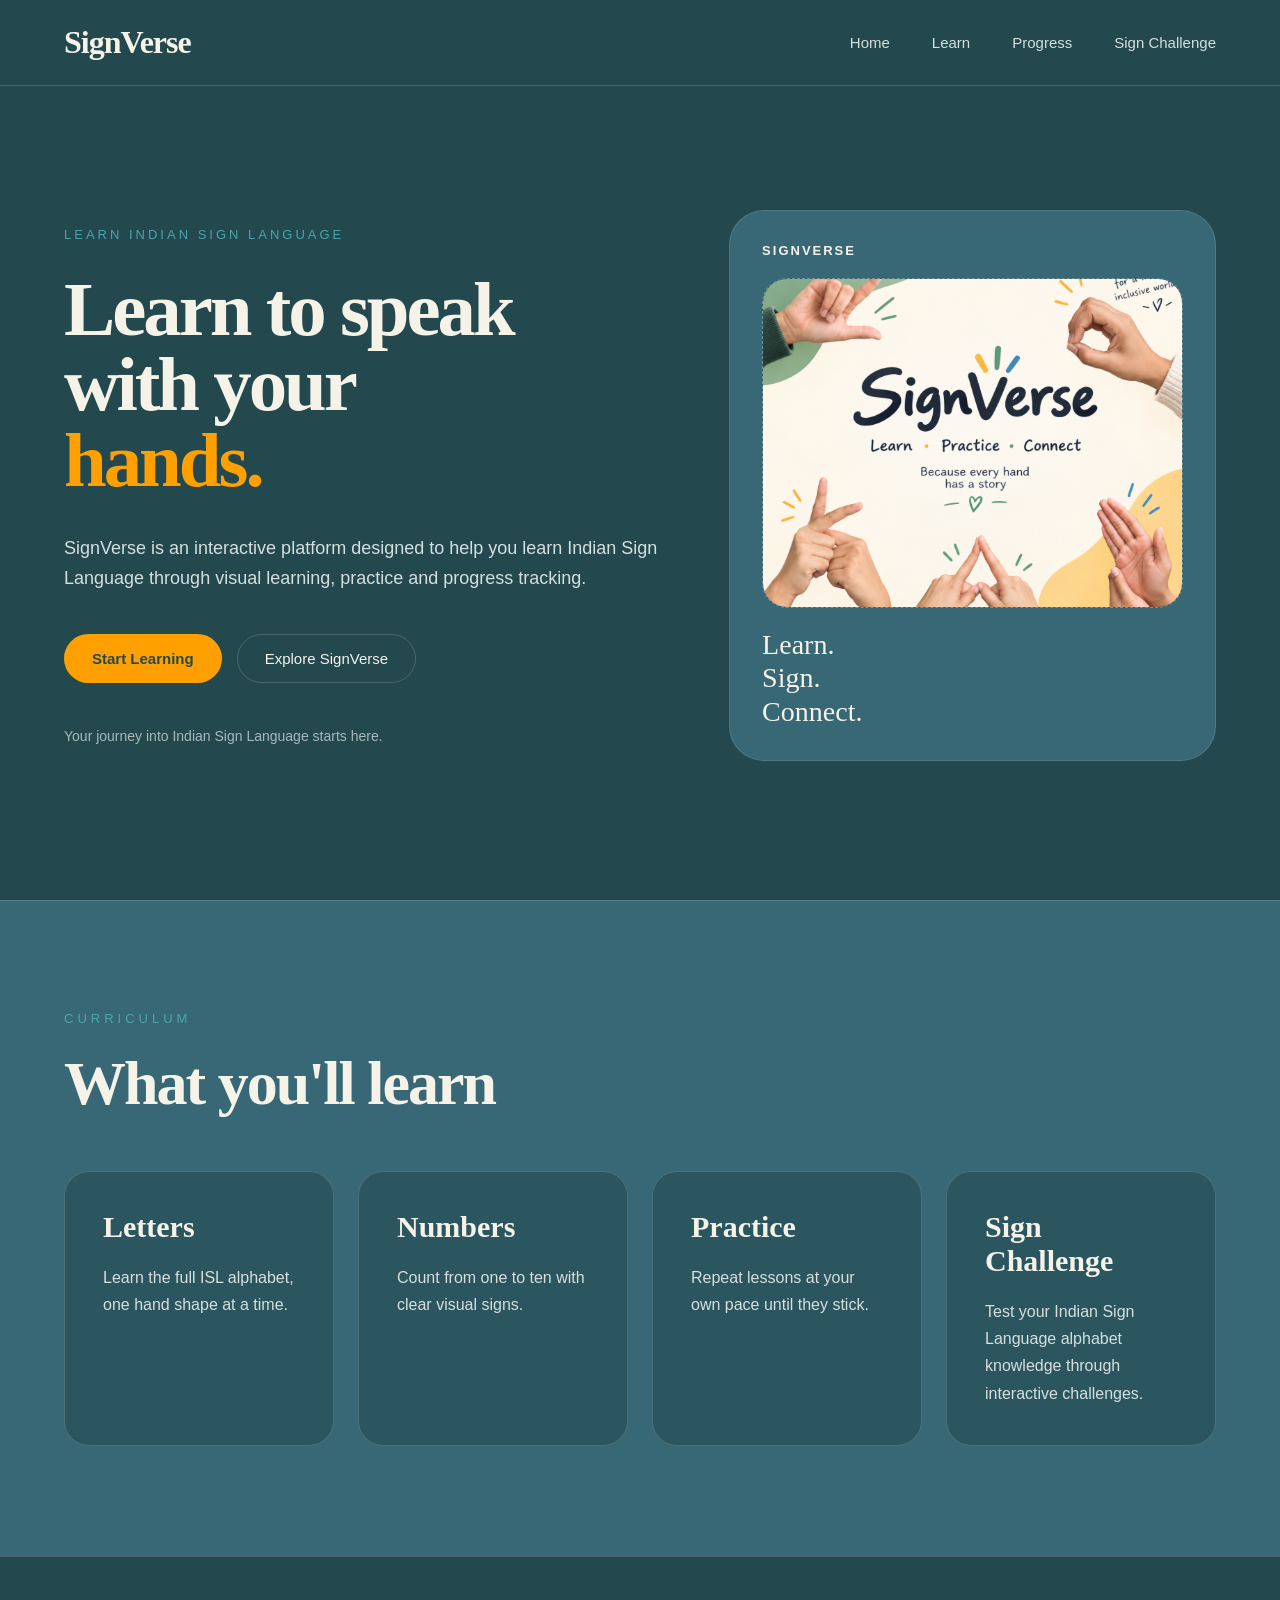
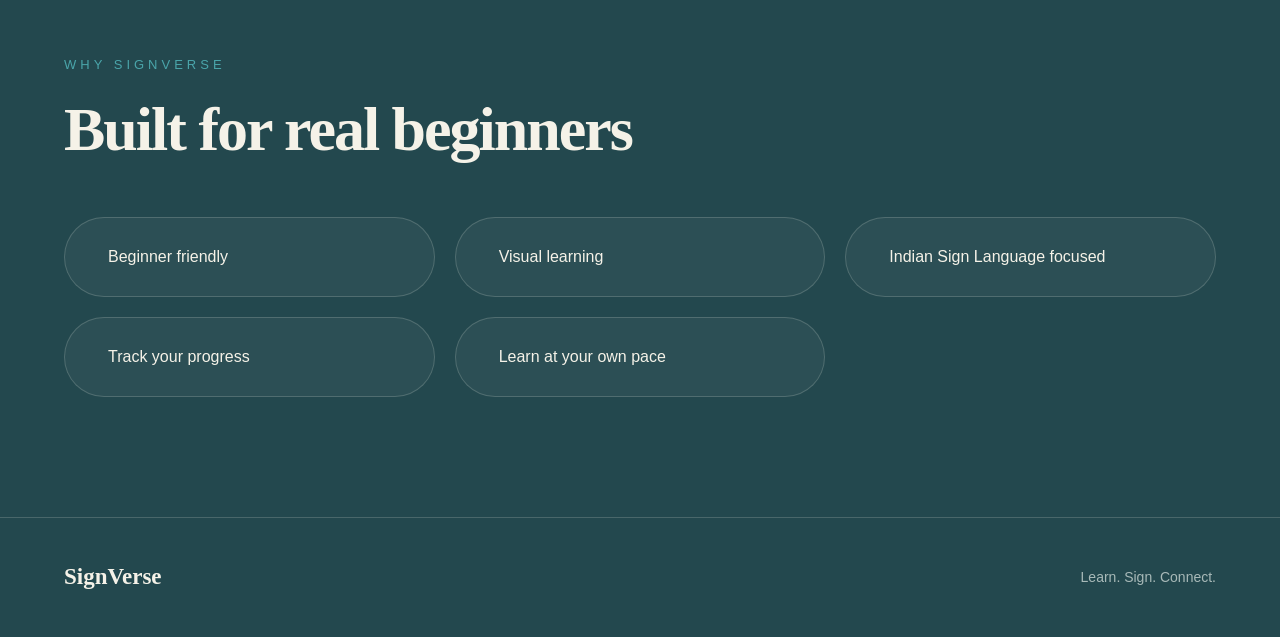
==== commit f17b35d7: "Complete SignVerse frontend and sign challenge" ====
--- a/frontend/index.html
+++ b/frontend/index.html
@@ -269,7 +269,7 @@
         .image-placeholder img {
             width: 100%;
             height: 100%;
-            object-fit: contain;
+            object-fit: cover;
             display: block;
         }
         /* VISUAL BOTTOM TEXT */
@@ -560,41 +560,21 @@
                 font-size: 43px;
             }
         }
-        .login-button {
-            background-color: var(--orange);
-            color: var(--dark-teal);
-            padding: 13px 24px;
-            border: none;
-            border-radius: 30px;
-            font-family: Arial, Helvetica, sans-serif;
-            font-size: 15px;
-            font-weight: bold;
-            cursor: pointer;
-            transition: transform 0.3s ease, background-color 0.3s ease;
-            }
-
-            .login-button:hover {
-            background-color: #FFB52E;
-            transform: translateY(-2px);
-            }
     </style>
 </head>
 <body>
-    <!-- NAVIGATION BAR -->
+    <!-- Navigation -->
     <header class="navbar">
-
-        <a href="dashboard.html" class="logo">SignVerse</a>
+        <a href="index.html" class="logo"> SignVerse </a>
 
         <nav class="nav-links">
-            <a href="index.html">Home</a>
-            <a href="dashboard.html">Learn</a>
-            <a href="progress.html">Progress</a>
+            <a href="index.html"> Home </a>
+            <a href="dashboard.html"> Learn </a>
+            <a href="progress.html"> Progress </a>
+            <a href="sign_challenge.html">Sign Challenge</a>
         </nav>
 
-       <div class="nav-buttons">
-    <a href="login.html" class="login-button">Login</a>
-</div>
-
+        
     </header>
 
 
@@ -647,17 +627,18 @@
                 </p>
             </div>
             <div class="curriculum-card">
-                <h3> Basic Signs </h3>
-                <p>
-                    Learn everyday words and
-                    greetings to get you talking.
-                </p>
-            </div>
-            <div class="curriculum-card">
                 <h3> Practice </h3>
                 <p>
                     Repeat lessons at your own
                     pace until they stick.
+                </p>
+            </div>
+            <!-- SIGN CHALLENGE CARD -->
+            <div class="curriculum-card">
+                <h3>Sign Challenge</h3>
+                <p>
+                    Test your Indian Sign Language alphabet knowledge
+                    through interactive challenges.
                 </p>
             </div>
         </div>
